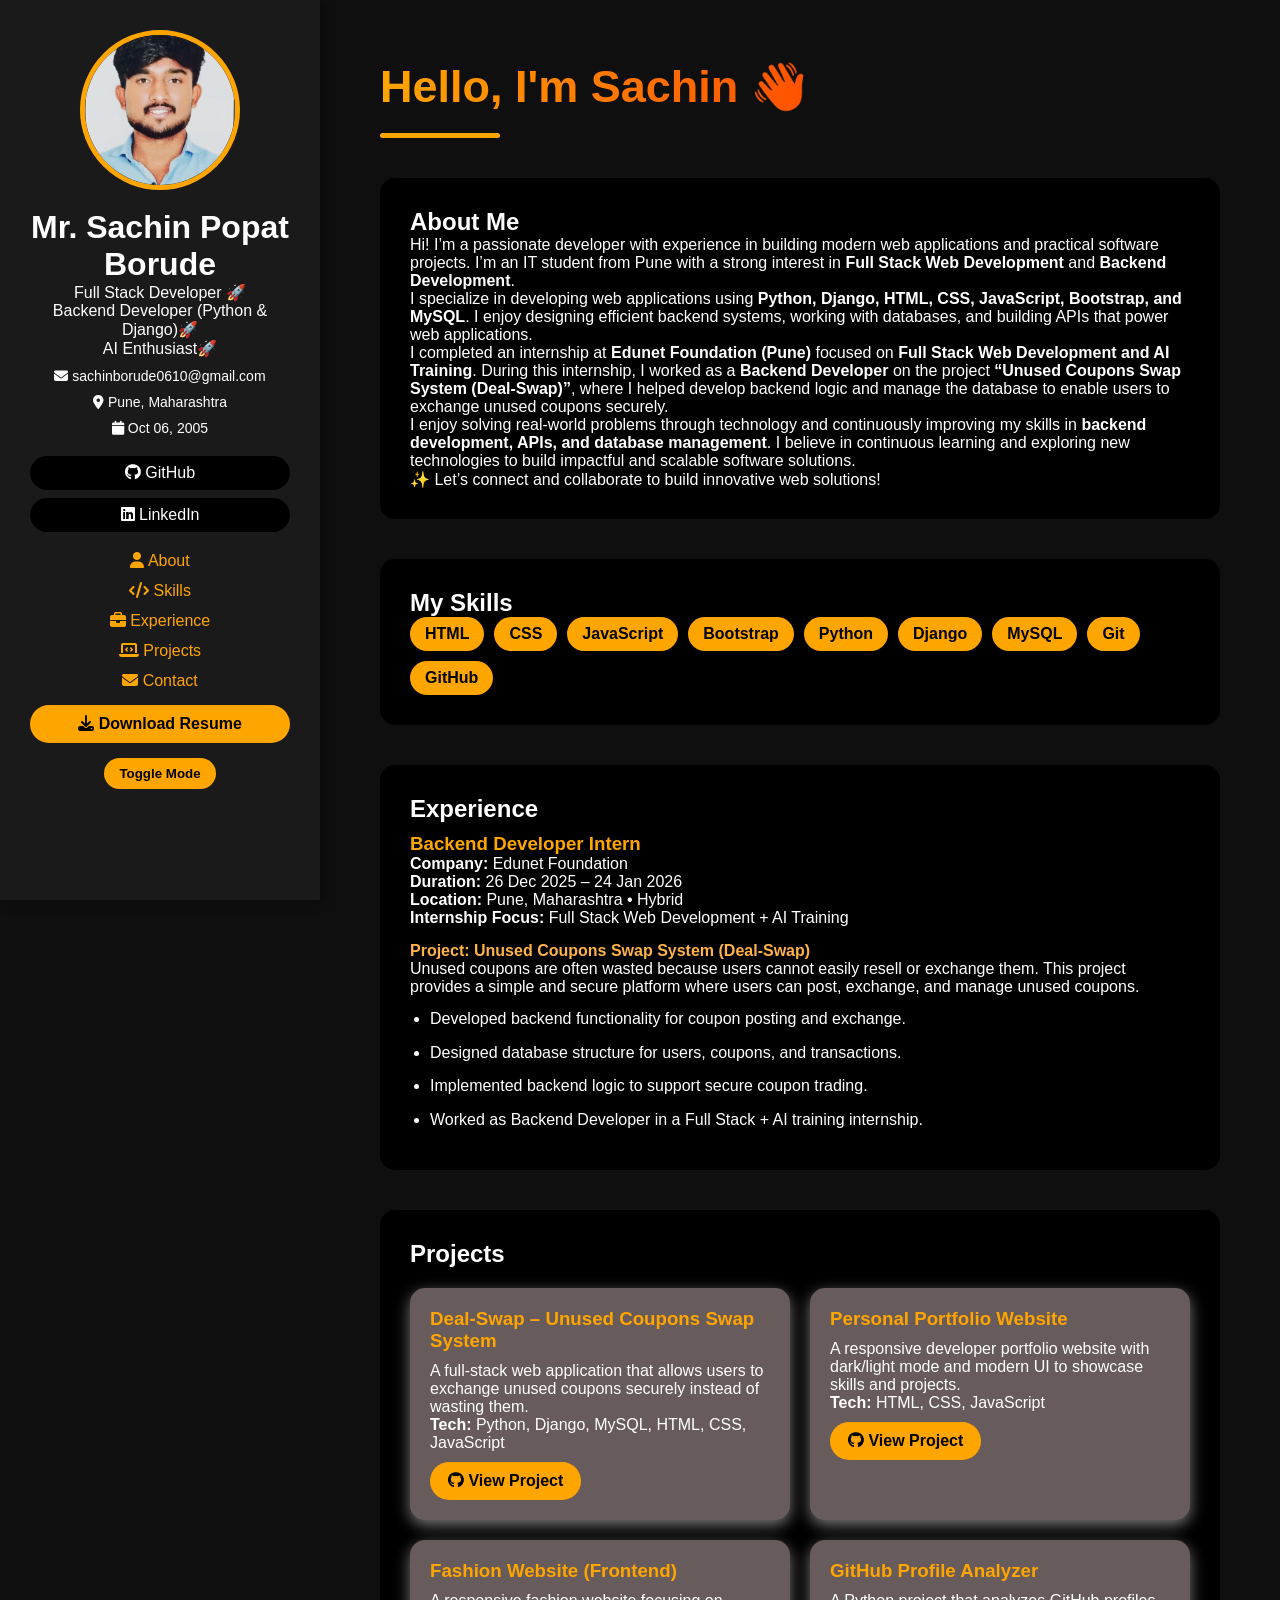
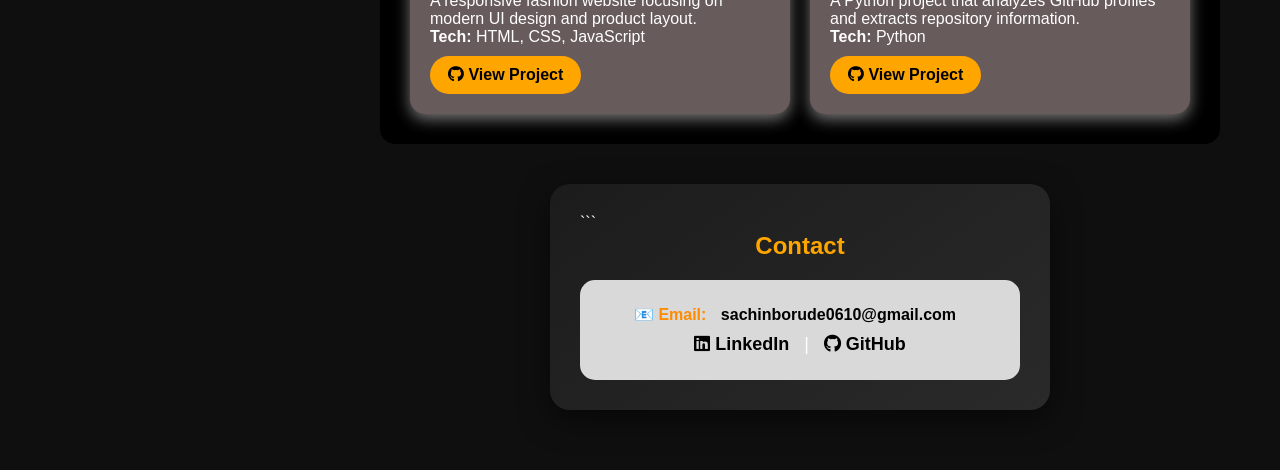
==== index.html @ 73837314 "Initial commit" ====
<!DOCTYPE html>

<html lang="en">

<head>
    <meta charset="UTF-8">
    <meta name="viewport" content="width=device-width, initial-scale=1.0">
    <title>Sachin Borude | Backend Developer</title>

    <link rel="stylesheet" href="style.css">

    <!-- FIXED FontAwesome Link -->

    <link rel="stylesheet" href="https://cdnjs.cloudflare.com/ajax/libs/font-awesome/6.4.0/css/all.min.css">

</head>

<body>

    <div class="container">


        <!-- SIDEBAR -->
        <div class="sidebar">

            <img src="profile_photo.jpg" class="profile-img" alt="Sachin Borude">

            <div class="text-center my-4">
                <h1 class="fw-bold mb-3 text-gradient sexy-heading">
                    Mr. Sachin Popat Borude
                </h1>
            </div>

            <div class="badge-container mb-4">
                <span class="scrolling-badge">
                    Full Stack Developer 🚀 <br>
                    Backend Developer (Python & Django)🚀<br> AI Enthusiast🚀
                </span>
            </div>

            <!-- INFO -->
            <div class="info">

                <p>
                    <i class="fa fa-envelope"></i>
                    <a href="mailto:sachinborude0610@gmail.com">
                        sachinborude0610@gmail.com
                    </a>
                </p>

                <p>
                    <i class="fa fa-map-marker-alt"></i>
                    <a href="https://www.google.com/maps/place/Pune" target="_blank">
                        Pune, Maharashtra
                    </a>
                </p>

                <p>
                    <i class="fa fa-calendar"></i> Oct 06, 2005
                </p>

            </div>

            <!-- SOCIAL LINKS -->
            <div class="social-links">

                <a href="https://github.com/Xyzsachin08" target="_blank">
                    <i class="fab fa-github"></i> GitHub
                </a>

                <a href="https://www.linkedin.com/in/sachin-borude-4b4a9430b" target="_blank" class="social-btn">
                    <i class="fab fa-linkedin"></i> LinkedIn
                </a>

            </div>

            <!-- NAVIGATION -->
            <nav>

                <a href="#about">
                    <i class="fa fa-user"></i> About
                </a>

                <a href="#skills">
                    <i class="fa fa-code"></i> Skills
                </a>

                <!-- NEW EXPERIENCE MENU -->
                <a href="#experience">
                    <i class="fa fa-briefcase"></i> Experience
                </a>

                <a href="#projects">
                    <i class="fa fa-laptop-code"></i> Projects
                </a>

                <a href="#contact">
                    <i class="fa fa-envelope"></i> Contact
                </a>

            </nav>

            <!-- RESUME BUTTON -->
            <a href="Resume.pdf" download class="resume-btn">
                <i class="fa fa-download"></i> Download Resume
            </a>

            <button class="toggle-btn" onclick="toggleMode()">
                Toggle Mode
            </button>

        </div>


        <!-- CONTENT -->
        <div class="content">

            <h1 class="main-title">Hello, I'm Sachin 👋</h1>
            <div class="title-bar"></div>


            <!-- ABOUT -->
            <!-- ABOUT -->
            <div id="about" class="card">

                <h2>About Me</h2>

                <p>
                    Hi! I’m a passionate developer with experience in building modern web applications and practical
                    software projects. I’m an IT student from Pune with a strong interest in <b>Full Stack Web
                        Development</b> and <b>Backend Development</b>.
                </p>

                <p>
                    I specialize in developing web applications using <b>Python, Django, HTML, CSS, JavaScript,
                        Bootstrap, and MySQL</b>. I enjoy designing efficient backend systems, working with databases,
                    and building APIs that power web applications.
                </p>

                <p>
                    I completed an internship at <b>Edunet Foundation (Pune)</b> focused on <b>Full Stack Web
                        Development and AI Training</b>. During this internship, I worked as a <b>Backend Developer</b>
                    on the project <b>“Unused Coupons Swap System (Deal-Swap)”</b>, where I helped develop backend logic
                    and manage the database to enable users to exchange unused coupons securely.
                </p>

                <p>
                    I enjoy solving real-world problems through technology and continuously improving my skills in
                    <b>backend development, APIs, and database management</b>. I believe in continuous learning and
                    exploring new technologies to build impactful and scalable software solutions.
                </p>

                <p>
                    ✨ Let’s connect and collaborate to build innovative web solutions!
                </p>

            </div>


            <!-- SKILLS -->
            <div id="skills" class="card">

                <h2>My Skills</h2>

                <div class="skills-grid">

                    <span>HTML</span>
                    <span>CSS</span>
                    <span>JavaScript</span>
                    <span>Bootstrap</span>
                    <span>Python</span>
                    <span>Django</span>
                    <span>MySQL</span>
                    <span>Git</span>
                    <span>GitHub</span>

                </div>

            </div>


            <!-- EXPERIENCE -->
            <div id="experience" class="card">

                <h2>Experience</h2>

                <h3>Backend Developer Intern</h3>

                <p><strong>Company:</strong> Edunet Foundation</p>
                <p><strong>Duration:</strong> 26 Dec 2025 – 24 Jan 2026</p>
                <p><strong>Location:</strong> Pune, Maharashtra • Hybrid</p>
                <p><strong>Internship Focus:</strong> Full Stack Web Development + AI Training</p>

                <h4>Project: Unused Coupons Swap System (Deal-Swap)</h4>

                <p>
                    Unused coupons are often wasted because users cannot easily resell or exchange them.
                    This project provides a simple and secure platform where users can post, exchange,
                    and manage unused coupons.
                </p>

                <ul>

                    <li>Developed backend functionality for coupon posting and exchange.</li>

                    <li>Designed database structure for users, coupons, and transactions.</li>

                    <li>Implemented backend logic to support secure coupon trading.</li>

                    <li>Worked as Backend Developer in a Full Stack + AI training internship.</li>

                </ul>

            </div>



            <!-- PROJECTS -->
            <div id="projects" class="card project">

                <h2>Projects</h2>

                <div class="projects-grid">

                    <!-- Project 1 -->
                    <div class="project-card">
                        <h3>Deal-Swap – Unused Coupons Swap System</h3>

                        <p>
                            A full-stack web application that allows users to exchange unused coupons securely instead
                            of wasting them.
                        </p>

                        <p><b>Tech:</b> Python, Django, MySQL, HTML, CSS, JavaScript</p>

                        <a href="https://github.com/Xyzsachin08/Coupons_Reuse_Platform_Project" target="_blank"
                            class="project-btn">
                            <i class="fab fa-github"></i> View Project
                        </a>

                    </div>


                    <!-- Project 2 -->
                    <div class="project-card">
                        <h3>Personal Portfolio Website</h3>

                        <p>
                            A responsive developer portfolio website with dark/light mode and modern UI to showcase
                            skills and projects.
                        </p>

                        <p><b>Tech:</b> HTML, CSS, JavaScript</p>

                        <a href="https://github.com/Nandinikale23" target="_blank" class="project-btn">
                            <i class="fab fa-github"></i> View Project
                        </a>

                    </div>


                    <!-- Project 3 -->
                    <div class="project-card">
                        <h3>Fashion Website (Frontend)</h3>

                        <p>
                            A responsive fashion website focusing on modern UI design and product layout.
                        </p>

                        <p><b>Tech:</b> HTML, CSS, JavaScript</p>

                        <a href="https://github.com/Nandinikale23/fashion_web_Frontend" target="_blank"
                            class="project-btn">
                            <i class="fab fa-github"></i> View Project
                        </a>

                    </div>


                    <!-- Project 4 -->
                    <div class="project-card">
                        <h3>GitHub Profile Analyzer</h3>

                        <p>
                            A Python project that analyzes GitHub profiles and extracts repository information.
                        </p>

                        <p><b>Tech:</b> Python</p>

                        <a href="https://github.com/Nandinikale23/github_profile_analyzer_project" target="_blank"
                            class="project-btn">
                            <i class="fab fa-github"></i> View Project
                        </a>

                    </div>

                </div>

            </div>


            <!-- CONTACT -->
            <div id="contact" class="card contact-card">
                ```

                <h2>Contact</h2>

                <div class="contact-box">

                    <p>
                        📧 <span class="email-label">Email:</span>
                        <a href="mailto:sachinborude0610@gmail.com">
                            sachinborude0610@gmail.com
                        </a>
                    </p>

                    <div class="contact-links">

                        <a href="https://www.linkedin.com/in/sachin-borude-4b4a9430b" target="_blank"
                            class="social-btn">
                            <i class="fab fa-linkedin"></i> LinkedIn
                        </a>

                        <span>|</span>

                        <a href="https://github.com/Xyzsachin08" target="_blank">
                            <i class="fab fa-github"></i> GitHub
                        </a>

                    </div>

                </div>

            </div>


        </div>

    </div>

    <script src="script.js"></script>

</body>

</html>
---- style.css ----
*{
margin:0;
padding:0;
box-sizing:border-box;
font-family:'Segoe UI', sans-serif;
scroll-behavior:smooth;
}

body{
background:#0f0f0f;
color:white;
transition:0.4s;
}

.container{
display:flex;
}

/* SIDEBAR */
.sidebar{
width:25%;
background:#1a1a1a;
min-height:100vh;
padding:30px;
text-align:center;
position:fixed;
box-shadow:2px 0 10px rgba(0,0,0,0.5);
}

.profile-img{
width:160px;
height:160px;
border-radius:50%;
border:5px solid orange;
object-fit:cover;
margin-bottom:15px;
transition:0.4s;
}

.profile-img:hover{
transform:scale(1.08);
}

/* INFO */
.info p{
margin:10px 0;
font-size:14px;
}

.info a{
color:white;
text-decoration:none;
}

.info a:hover{
color:orange;
}

/* SOCIAL LINKS */
.social-links{
margin:20px 0;
}

.social-links a{
display:block;
margin:8px 0;
color:white;
text-decoration:none;
background:#000;
padding:8px;
border-radius:20px;
transition:0.3s;
}

.social-links a:hover{
background:orange;
color:black;
}

/* NAVIGATION */
nav a{
display:block;
margin:12px 0;
color:orange;
text-decoration:none;
font-weight:500;
transition:0.3s;
}

nav a:hover{
color:white;
transform:translateX(6px);
}

nav a.active{
color:white;
font-weight:bold;
}

/* BUTTONS */
.toggle-btn{
margin-top:15px;
padding:8px 15px;
border:none;
border-radius:20px;
background:orange;
cursor:pointer;
font-weight:bold;
transition:0.3s;
}

.toggle-btn:hover{
background:red;
}

/* RESUME BUTTON */
.resume-btn{
display:block;
margin-top:15px;
padding:10px;
background:orange;
color:black;
text-decoration:none;
border-radius:20px;
font-weight:bold;
transition:0.3s;
}

.resume-btn:hover{
background:red;
color:white;
}

/* CONTENT */
.content{
margin-left:25%;
width:75%;
padding:60px;
}

.main-title{
font-size:45px;
background:linear-gradient(to right, orange, red);
-webkit-background-clip:text;
-webkit-text-fill-color:transparent;
animation:fadeIn 1s ease-in;
}

.title-bar{
height:5px;
width:120px;
background:orange;
margin:20px 0 40px 0;
border-radius:5px;
}

/* CARD */
.card{
background:#000;
padding:30px;
border-radius:15px;
margin-bottom:40px;
animation:slideUp 1s ease-in;
transition:0.4s;
}

.card:hover{
transform:translateY(-10px);
box-shadow:0 10px 25px rgba(255,140,0,0.35);
}

/* SKILLS */
.skills-grid{
display:flex;
flex-wrap:wrap;
gap:10px;
}

.skills-grid span{
background:orange;
padding:8px 15px;
border-radius:20px;
color:black;
font-weight:bold;
transition:0.3s;
}

.skills-grid span:hover{
background:red;
color:white;
transform:scale(1.1);
}

/* PROJECT BUTTON */
.project-btn{
display:inline-block;
margin-top:10px;
padding:10px 18px;
background:orange;
color:black;
text-decoration:none;
border-radius:20px;
font-weight:bold;
transition:0.3s;
}

.project-btn:hover{
background:red;
color:white;
}

/* EXPERIENCE SECTION */
#experience h3{
margin-top:10px;
color:orange;
}

#experience h4{
margin-top:15px;
color:#ffb347;
}

#experience ul{
margin-top:10px;
padding-left:20px;
}

#experience li{
margin-bottom:8px;
line-height:1.6;
}

/* CONTACT */
.contact-card{
max-width:500px;
margin:auto;
background:linear-gradient(145deg,#1c1c1c,#2a2a2a);
padding:30px;
border-radius:20px;
box-shadow:0 10px 30px rgba(0,0,0,0.5);
}

.contact-card h2{
text-align:center;
margin-bottom:20px;
color:orange;
}

.contact-box{
margin-top:20px;
padding:25px;
border-radius:15px;
background:#d9d9d9;
text-align:center;
}

.contact-box a{
text-decoration:none;
font-weight:bold;
color:black;
margin:0 10px;
transition:0.3s;
}

.contact-box a:hover{
color:orange;
}

.contact-links{
margin-top:10px;
font-size:18px;
}

.email-label{
color:#ff8c00;
font-weight:bold;
}

/* LIGHT MODE */
.light-mode{
background:white;
color:black;
}

.light-mode .sidebar{
background:#f1cece;
}

.light-mode .card{
background:#8780a7;
}

.light-mode .skills-grid span{
color:rgb(242, 246, 242);
}

/* ANIMATIONS */
@keyframes fadeIn{
from{opacity:0}
to{opacity:1}
}

@keyframes slideUp{
from{transform:translateY(40px);opacity:0}
to{transform:translateY(0);opacity:1}
}

/* RESPONSIVE */
@media(max-width:900px){

.container{
flex-direction:column;
}

.sidebar{
position:relative;
width:100%;
}

.content{
margin-left:0;
width:100%;
padding:30px;
}

}

.projects-grid{
display:grid;
grid-template-columns:repeat(auto-fit,minmax(250px,1fr));
gap:20px;
margin-top:20px;
}

.project-card{
background:#685b5b;
padding:20px;
border-radius:15px;
transition:0.3s;
box-shadow:0 5px 15px rgba(239, 236, 236, 0.5);
}

.project-card:hover{
transform:translateY(-8px);
box-shadow:0 10px 25px rgba(255,140,0,0.35);
}

.project-card h3{
color:orange;
margin-bottom:10px;
}
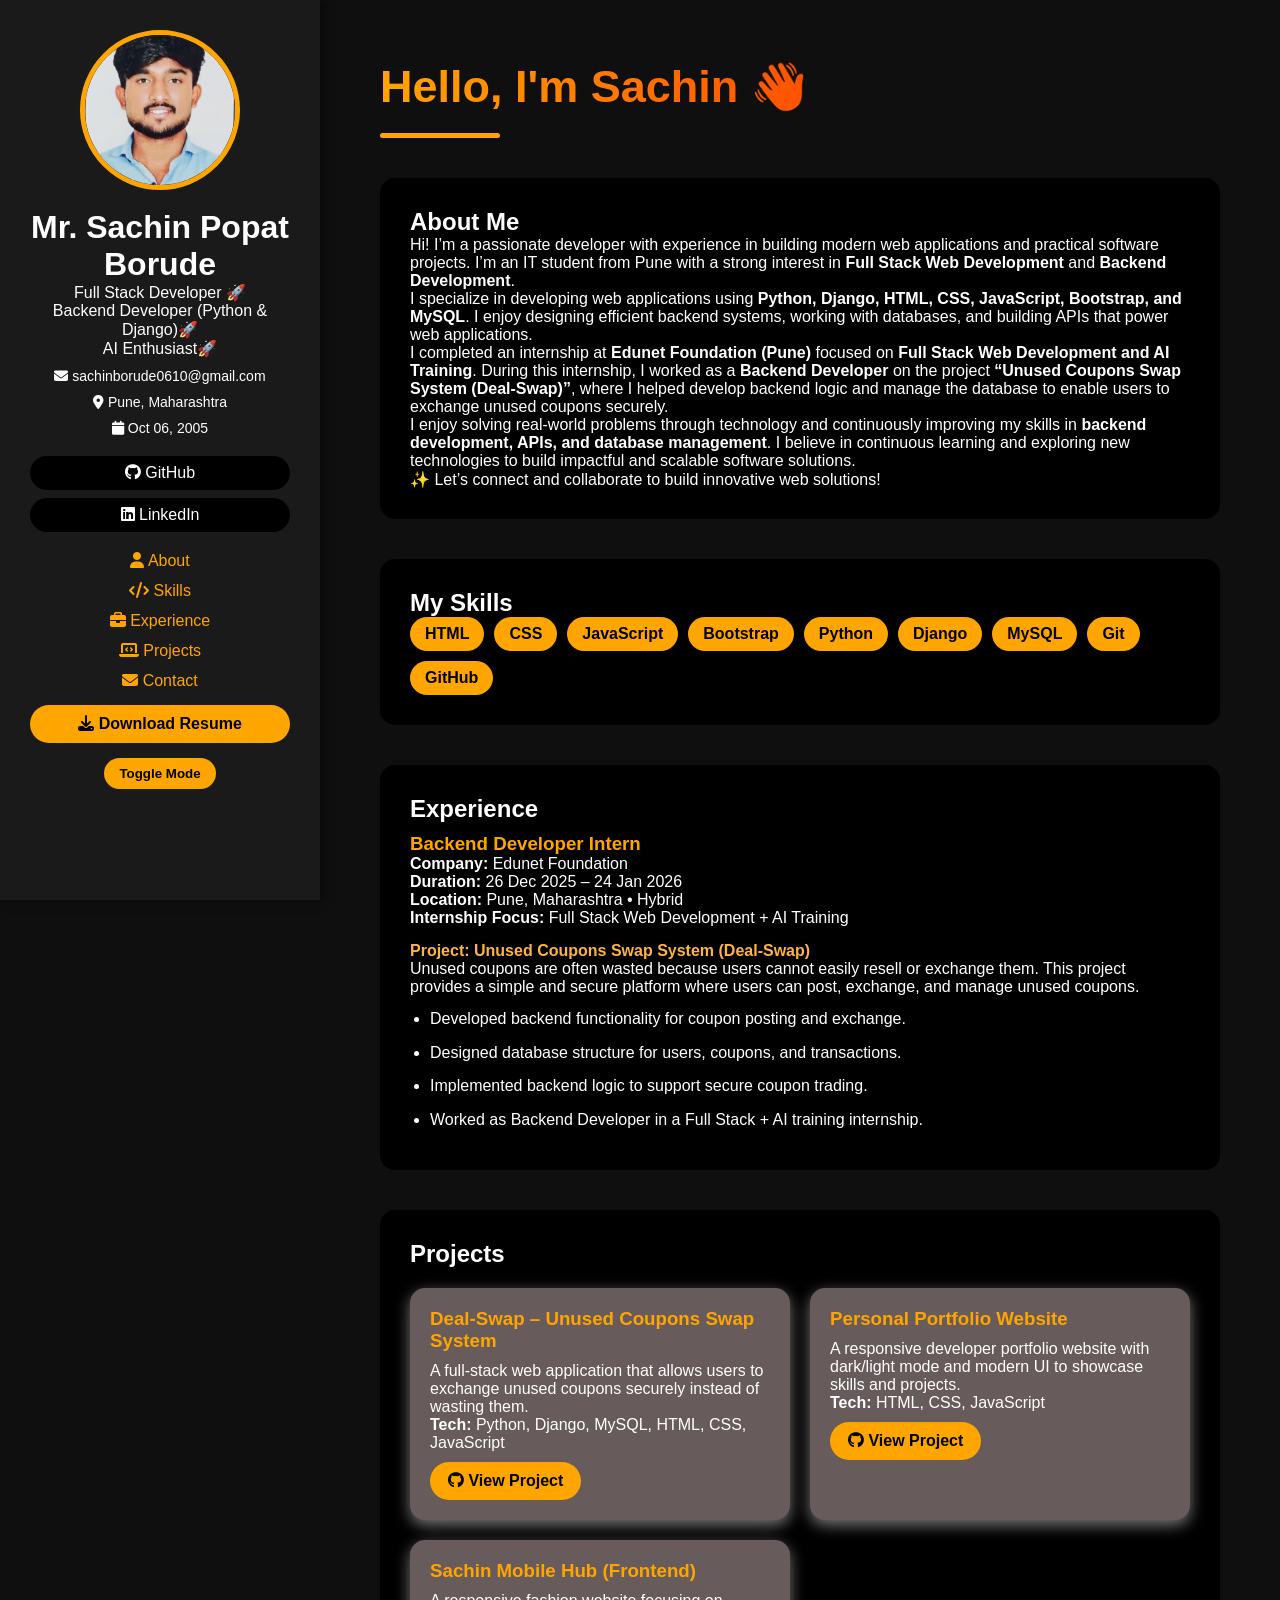
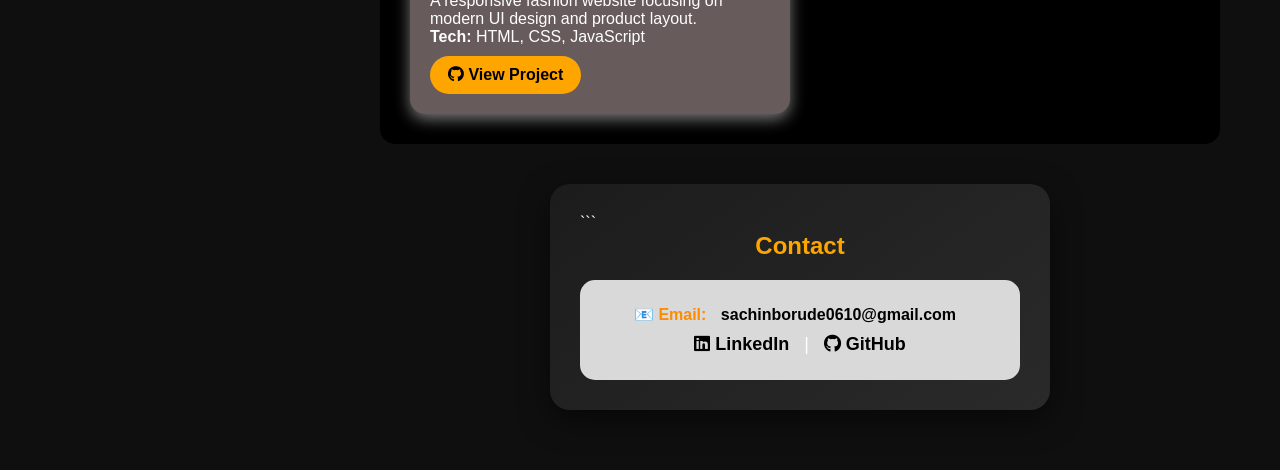
==== commit bd0cf11b: "Updated" ====
--- a/index.html
+++ b/index.html
@@ -252,7 +252,7 @@
 
                         <p><b>Tech:</b> HTML, CSS, JavaScript</p>
 
-                        <a href="https://github.com/Nandinikale23" target="_blank" class="project-btn">
+                        <a href="https://github.com/Xyzsachin08/My-Portfolio" target="_blank" class="project-btn">
                             <i class="fab fa-github"></i> View Project
                         </a>
 
@@ -261,7 +261,7 @@
 
                     <!-- Project 3 -->
                     <div class="project-card">
-                        <h3>Fashion Website (Frontend)</h3>
+                        <h3>Sachin Mobile Hub (Frontend)</h3>
 
                         <p>
                             A responsive fashion website focusing on modern UI design and product layout.
@@ -269,30 +269,15 @@
 
                         <p><b>Tech:</b> HTML, CSS, JavaScript</p>
 
-                        <a href="https://github.com/Nandinikale23/fashion_web_Frontend" target="_blank"
-                            class="project-btn">
+                        <a href="https://github.com/Xyzsachin08/Mobile_Hub" target="_blank" class="project-btn">
                             <i class="fab fa-github"></i> View Project
                         </a>
 
                     </div>
 
 
-                    <!-- Project 4 -->
-                    <div class="project-card">
-                        <h3>GitHub Profile Analyzer</h3>
-
-                        <p>
-                            A Python project that analyzes GitHub profiles and extracts repository information.
-                        </p>
-
-                        <p><b>Tech:</b> Python</p>
-
-                        <a href="https://github.com/Nandinikale23/github_profile_analyzer_project" target="_blank"
-                            class="project-btn">
-                            <i class="fab fa-github"></i> View Project
-                        </a>
-
-                    </div>
+
+
 
                 </div>
 
